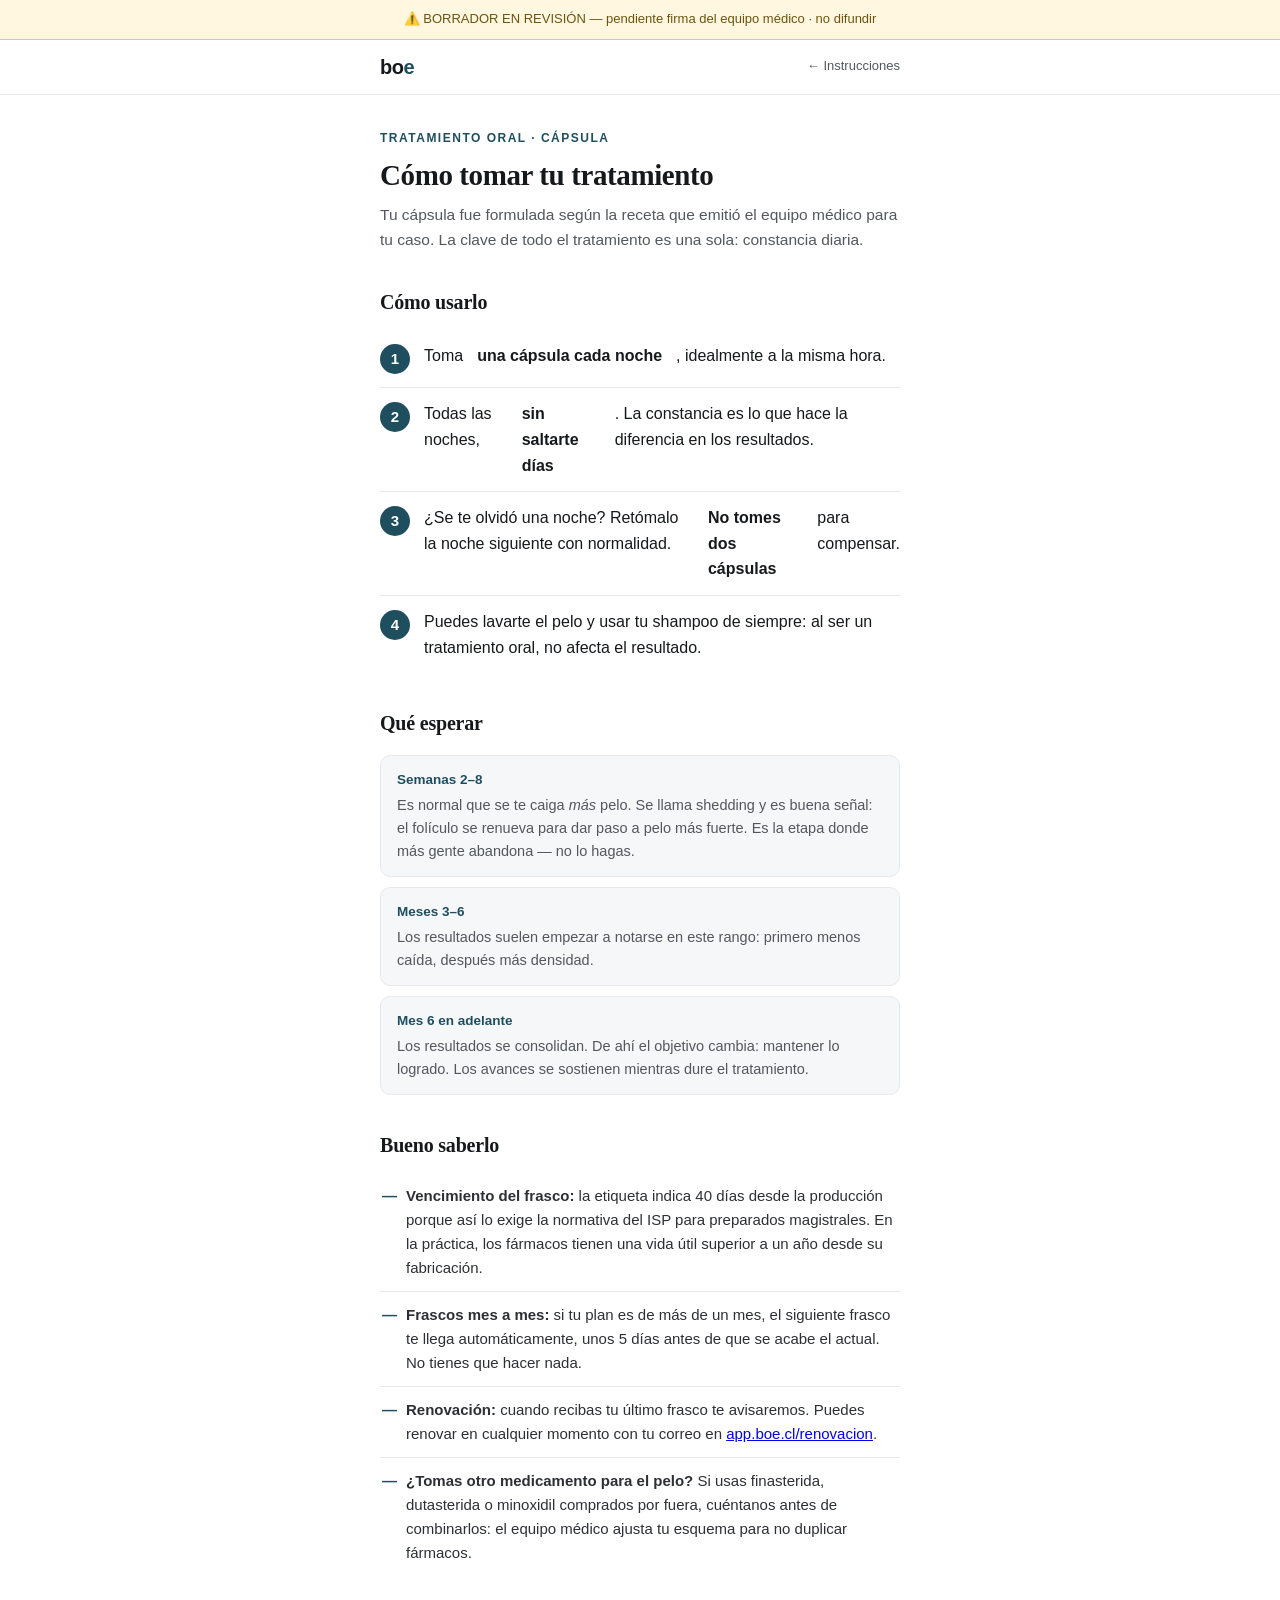
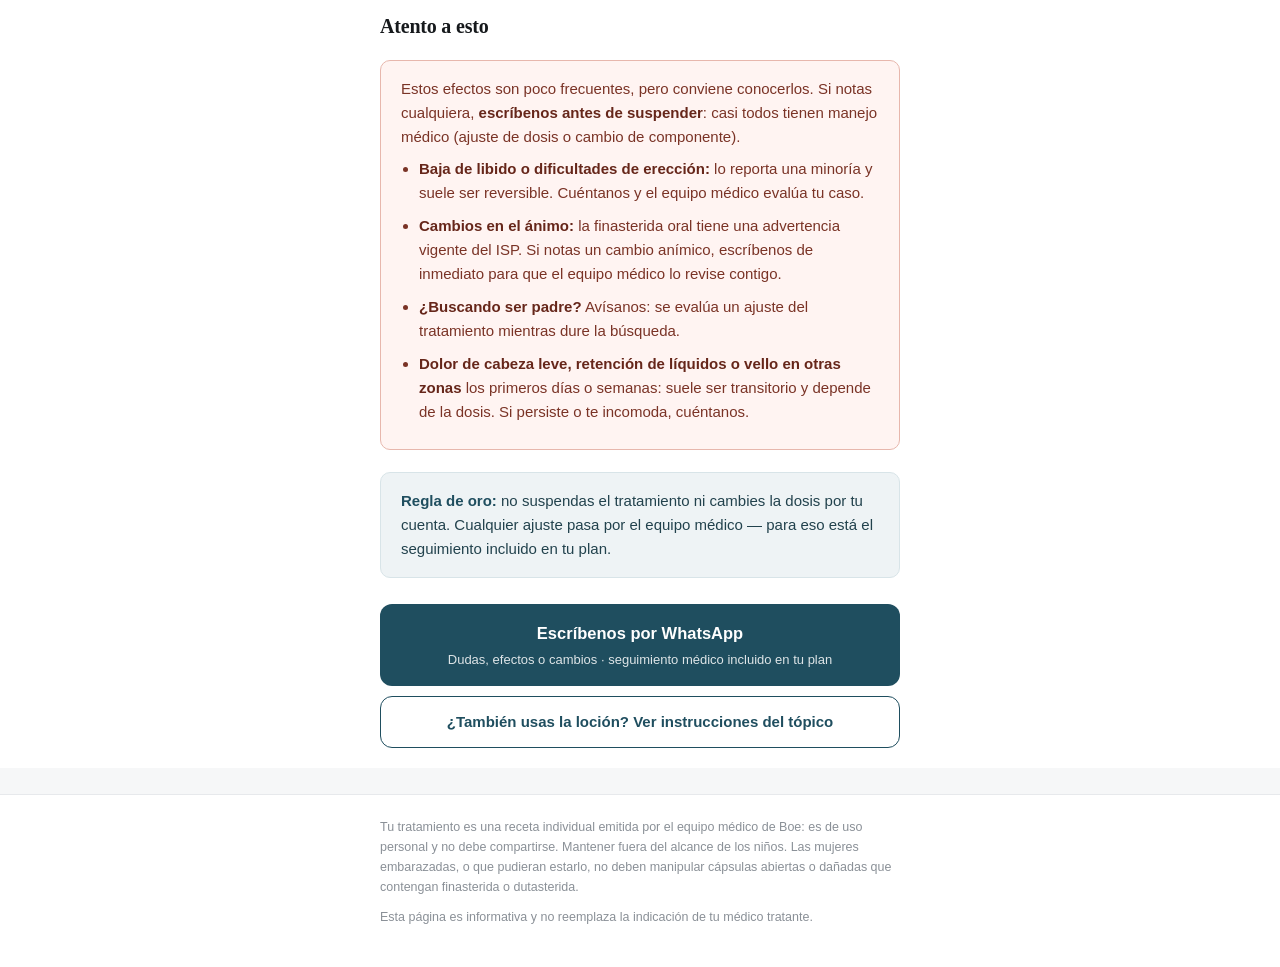
==== instrucciones/oral.html @ 443d6fa9 "Instrucciones de uso por producto (oral/tópico) + QRs para etiqueta Páginas mobile-first con instruc" ====
<!DOCTYPE html>
<html lang="es-CL">
<head>
<meta charset="utf-8">
<meta name="viewport" content="width=device-width, initial-scale=1">
<meta name="robots" content="noindex">
<title>Tratamiento oral: instrucciones de uso | boe</title>
<link rel="stylesheet" href="estilo.css">
</head>
<body>
<div class="estado">⚠️ BORRADOR EN REVISIÓN — pendiente firma del equipo médico · no difundir</div>
<div class="topbar"><div class="wrap">
  <div class="logo">bo<span>e</span></div>
  <div class="nav"><a href="index.html" style="color:inherit;text-decoration:none;">← Instrucciones</a></div>
</div></div>
<main><div class="wrap">
  <div class="kicker">Tratamiento oral · cápsula</div>
  <h1>Cómo tomar tu tratamiento</h1>
  <p class="sub">Tu cápsula fue formulada según la receta que emitió el equipo médico
  para tu caso. La clave de todo el tratamiento es una sola: constancia diaria.</p>

  <h2>Cómo usarlo</h2>
  <ol class="pasos">
    <li>Toma <strong>una cápsula cada noche</strong>, idealmente a la misma hora.</li>
    <li>Todas las noches, <strong>sin saltarte días</strong>. La constancia es lo que
        hace la diferencia en los resultados.</li>
    <li>¿Se te olvidó una noche? Retómalo la noche siguiente con normalidad.
        <strong>No tomes dos cápsulas</strong> para compensar.</li>
    <li>Puedes lavarte el pelo y usar tu shampoo de siempre: al ser un tratamiento
        oral, no afecta el resultado.</li>
  </ol>

  <h2>Qué esperar</h2>
  <div class="timeline">
    <div class="step"><div class="when">Semanas 2–8</div>
      <div class="what">Es normal que se te caiga <em>más</em> pelo. Se llama shedding y es
      buena señal: el folículo se renueva para dar paso a pelo más fuerte. Es la etapa
      donde más gente abandona — no lo hagas.</div></div>
    <div class="step"><div class="when">Meses 3–6</div>
      <div class="what">Los resultados suelen empezar a notarse en este rango: primero
      menos caída, después más densidad.</div></div>
    <div class="step"><div class="when">Mes 6 en adelante</div>
      <div class="what">Los resultados se consolidan. De ahí el objetivo cambia: mantener
      lo logrado. Los avances se sostienen mientras dure el tratamiento.</div></div>
  </div>

  <h2>Bueno saberlo</h2>
  <ul class="saber">
    <li><strong>Vencimiento del frasco:</strong> la etiqueta indica 40 días desde la
        producción porque así lo exige la normativa del ISP para preparados magistrales.
        En la práctica, los fármacos tienen una vida útil superior a un año desde su
        fabricación.</li>
    <li><strong>Frascos mes a mes:</strong> si tu plan es de más de un mes, el siguiente
        frasco te llega automáticamente, unos 5 días antes de que se acabe el actual.
        No tienes que hacer nada.</li>
    <li><strong>Renovación:</strong> cuando recibas tu último frasco te avisaremos. Puedes
        renovar en cualquier momento con tu correo en
        <a href="https://app.boe.cl/renovacion/">app.boe.cl/renovacion</a>.</li>
    <li><strong>¿Tomas otro medicamento para el pelo?</strong> Si usas finasterida,
        dutasterida o minoxidil comprados por fuera, cuéntanos antes de combinarlos:
        el equipo médico ajusta tu esquema para no duplicar fármacos.</li>
  </ul>

  <h2>Atento a esto</h2>
  <div class="aviso">
    Estos efectos son poco frecuentes, pero conviene conocerlos. Si notas cualquiera,
    <strong>escríbenos antes de suspender</strong>: casi todos tienen manejo médico
    (ajuste de dosis o cambio de componente).
    <ul>
      <li><strong>Baja de libido o dificultades de erección:</strong> lo reporta una
          minoría y suele ser reversible. Cuéntanos y el equipo médico evalúa tu caso.</li>
      <li><strong>Cambios en el ánimo:</strong> la finasterida oral tiene una advertencia
          vigente del ISP. Si notas un cambio anímico, escríbenos de inmediato para que
          el equipo médico lo revise contigo.</li>
      <li><strong>¿Buscando ser padre?</strong> Avísanos: se evalúa un ajuste del
          tratamiento mientras dure la búsqueda.</li>
      <li><strong>Dolor de cabeza leve, retención de líquidos o vello en otras zonas</strong>
          los primeros días o semanas: suele ser transitorio y depende de la dosis. Si
          persiste o te incomoda, cuéntanos.</li>
    </ul>
  </div>

  <div class="nota"><strong>Regla de oro:</strong> no suspendas el tratamiento ni cambies
  la dosis por tu cuenta. Cualquier ajuste pasa por el equipo médico — para eso está el
  seguimiento incluido en tu plan.</div>

  <a class="cta" href="https://wa.me/56981202897">Escríbenos por WhatsApp
    <small>Dudas, efectos o cambios · seguimiento médico incluido en tu plan</small></a>
  <a class="btn2" href="topico.html">¿También usas la loción? Ver instrucciones del tópico</a>
</div></main>
<footer><div class="wrap">
  <p>Tu tratamiento es una receta individual emitida por el equipo médico de Boe: es de
  uso personal y no debe compartirse. Mantener fuera del alcance de los niños. Las mujeres
  embarazadas, o que pudieran estarlo, no deben manipular cápsulas abiertas o dañadas que
  contengan finasterida o dutasterida.</p>
  <p>Esta página es informativa y no reemplaza la indicación de tu médico tratante.</p>
</div></footer>
</body>
</html>
---- instrucciones/estilo.css ----
/* === Instrucciones de uso boe (QR del frasco) · mobile-first ===============
   Deriva del estándar visual del blog (blog/estilo-articulo.css): misma paleta
   y tono médico/editorial sobrio, compactado para leerse en el teléfono con el
   frasco en la mano. ========================================================== */
:root{
  --tinta:#16191c; --gris:#52585e; --suave:#8a9097;
  --linea:#e7e9ec; --fondo:#ffffff; --crema:#f6f7f8;
  --acento:#1f4e5f; --acento-claro:#eef3f5;
  --amarillo:#fff7e0; --amarillo-borde:#e7c66b;
}
*{box-sizing:border-box;}
body{margin:0; background:var(--crema); color:var(--tinta); line-height:1.6;
  font-family:-apple-system,BlinkMacSystemFont,"Segoe UI",Helvetica,Arial,sans-serif;}
.wrap{max-width:560px; margin:0 auto; padding:0 20px;}
.estado{background:var(--amarillo); border-bottom:1px solid var(--amarillo-borde);
  color:#6b5410; font-size:13px; text-align:center; padding:9px 16px;}
.topbar{border-bottom:1px solid var(--linea); background:var(--fondo);}
.topbar .wrap{display:flex; align-items:center; height:54px; justify-content:space-between;}
.logo{font-weight:700; font-size:20px; letter-spacing:-.5px;} .logo span{color:var(--acento);}
.nav{font-size:13px; color:var(--gris);}
main{background:var(--fondo); padding:34px 0 10px;}
.kicker{color:var(--acento); font-weight:700; font-size:12px; text-transform:uppercase;
  letter-spacing:1.5px; margin-bottom:10px;}
h1{font-family:Georgia,"Times New Roman",serif; font-size:29px; line-height:1.2;
  letter-spacing:-.4px; margin:0 0 10px;}
.sub{color:var(--gris); font-size:15.5px; margin:0 0 26px;}
h2{font-family:Georgia,serif; font-size:20px; letter-spacing:-.2px; margin:34px 0 12px;}
p{font-size:16px; margin:0 0 14px;}
.pasos{list-style:none; counter-reset:paso; padding:0; margin:0 0 8px;}
.pasos li{counter-increment:paso; display:flex; gap:14px; align-items:flex-start;
  padding:13px 0; border-bottom:1px solid var(--linea); font-size:16px;}
.pasos li::before{content:counter(paso); flex:0 0 30px; height:30px; border-radius:50%;
  background:var(--acento); color:#fff; font-weight:700; font-size:15px;
  display:flex; align-items:center; justify-content:center; margin-top:1px;}
.pasos li:last-child{border-bottom:none;}
.timeline{display:flex; flex-direction:column; gap:10px; margin:16px 0 6px;}
.timeline .step{background:var(--crema); border:1px solid var(--linea); border-radius:10px; padding:13px 16px;}
.timeline .when{color:var(--acento); font-weight:700; font-size:13.5px; margin-bottom:3px;}
.timeline .what{font-size:14.5px; color:var(--gris);}
.saber{margin:0; padding:0; list-style:none;}
.saber li{padding:11px 0 11px 26px; border-bottom:1px solid var(--linea);
  font-size:15px; color:#2c3035; position:relative;}
.saber li::before{content:"—"; position:absolute; left:2px; color:var(--acento); font-weight:700;}
.saber li:last-child{border-bottom:none;}
.aviso{background:#fff4f2; border:1px solid #e7b7ad; border-radius:10px; padding:16px 20px;
  margin:18px 0; font-size:15px; color:#7a3326;}
.aviso ul{margin:8px 0 0; padding-left:18px;} .aviso li{margin-bottom:9px;}
.aviso strong{color:#66261a;}
.nota{background:var(--acento-claro); border:1px solid #d8e4e8; border-radius:10px;
  padding:16px 20px; margin:22px 0; font-size:15px; color:#22424d;}
.nota strong{color:var(--acento);}
.cta{display:block; text-align:center; background:var(--acento); color:#fff;
  text-decoration:none; font-weight:700; font-size:16.5px; border-radius:12px;
  padding:16px 18px; margin:26px 0 8px;}
.cta small{display:block; font-weight:400; font-size:13px; opacity:.85; margin-top:3px;}
.btn2{display:block; text-align:center; background:var(--fondo); color:var(--acento);
  border:1.5px solid var(--acento); text-decoration:none; font-weight:600; font-size:15px;
  border-radius:12px; padding:13px 18px; margin:10px 0;}
.selector{display:flex; flex-direction:column; gap:14px; margin:26px 0;}
.selector a{display:block; background:var(--crema); border:1.5px solid var(--linea);
  border-radius:14px; padding:20px 22px; text-decoration:none; color:var(--tinta);}
.selector a:active{border-color:var(--acento);}
.selector .t{font-family:Georgia,serif; font-size:19px; font-weight:700; margin-bottom:4px;}
.selector .t span{color:var(--acento);}
.selector .d{font-size:14px; color:var(--gris);}
footer{background:var(--fondo); border-top:1px solid var(--linea); color:var(--suave);
  font-size:12.5px; padding:22px 0 30px; margin-top:26px;}
footer p{font-size:12.5px; margin:0 0 10px;}
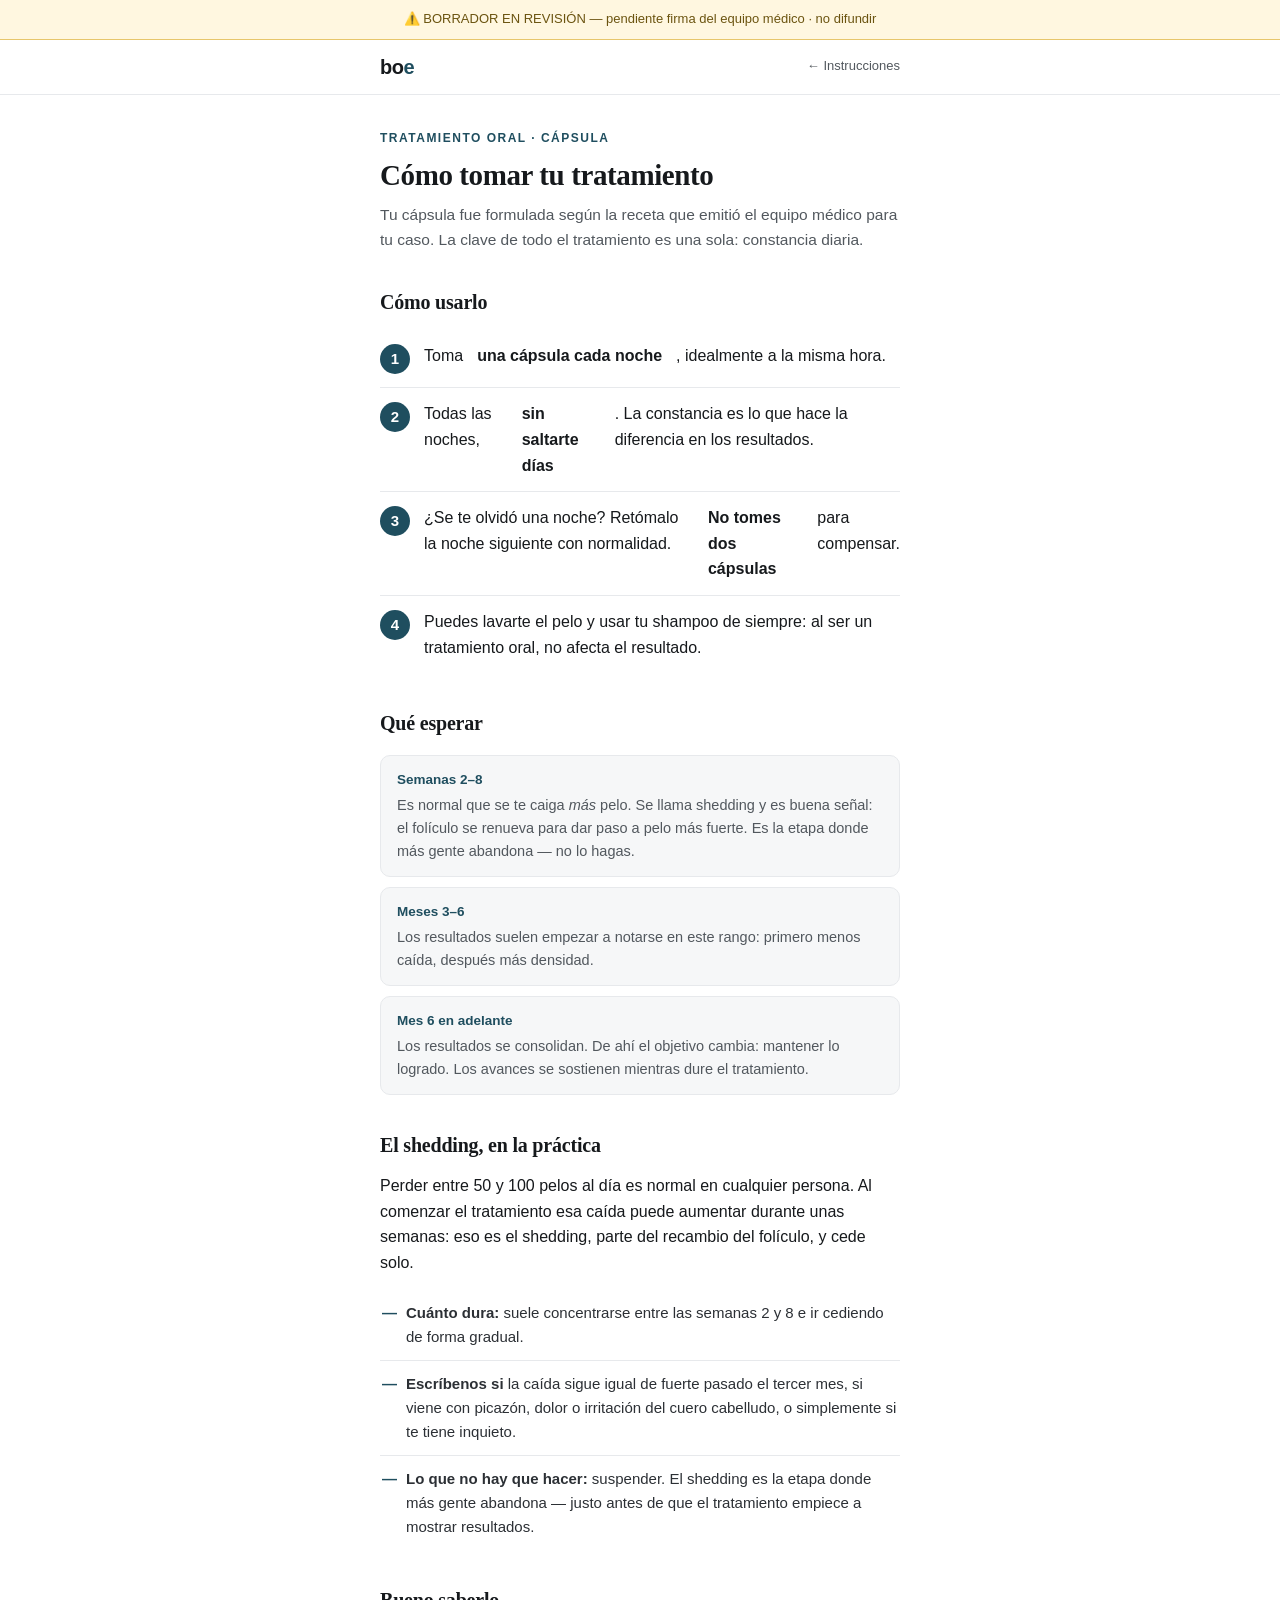
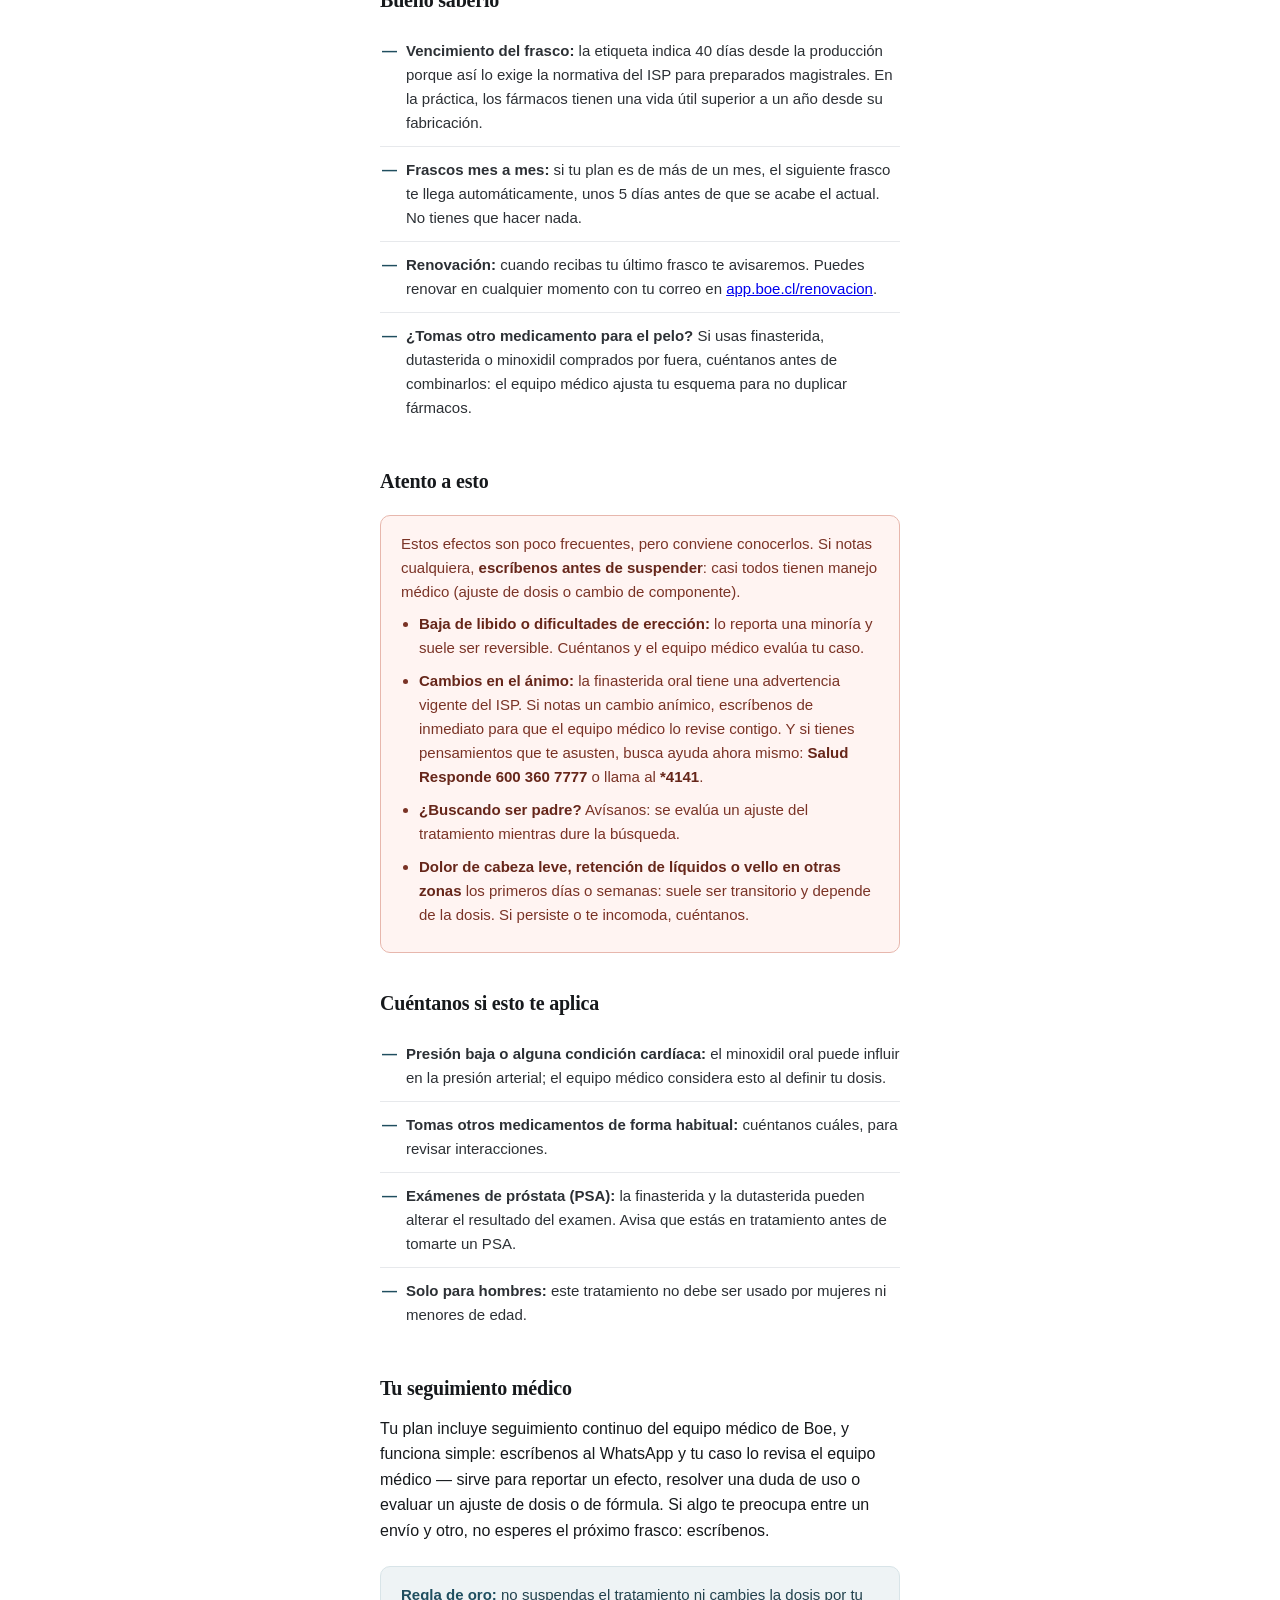
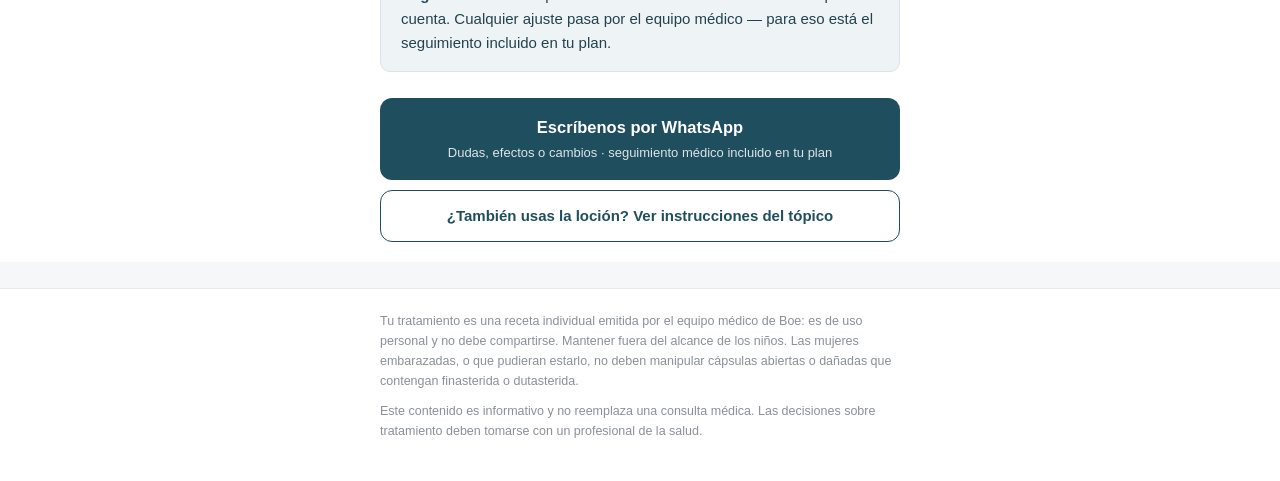
==== commit 2ba055db: "Instrucciones v2: fix Safari iOS + shedding práctico, contraindicaciones y seguimiento - text-size-a" ====
--- a/instrucciones/oral.html
+++ b/instrucciones/oral.html
@@ -44,6 +44,20 @@
       lo logrado. Los avances se sostienen mientras dure el tratamiento.</div></div>
   </div>
 
+  <h2>El shedding, en la práctica</h2>
+  <p>Perder entre 50 y 100 pelos al día es normal en cualquier persona. Al comenzar el
+  tratamiento esa caída puede aumentar durante unas semanas: eso es el shedding, parte
+  del recambio del folículo, y cede solo.</p>
+  <ul class="saber">
+    <li><strong>Cuánto dura:</strong> suele concentrarse entre las semanas 2 y 8 e ir
+        cediendo de forma gradual.</li>
+    <li><strong>Escríbenos si</strong> la caída sigue igual de fuerte pasado el tercer
+        mes, si viene con picazón, dolor o irritación del cuero cabelludo, o simplemente
+        si te tiene inquieto.</li>
+    <li><strong>Lo que no hay que hacer:</strong> suspender. El shedding es la etapa donde
+        más gente abandona — justo antes de que el tratamiento empiece a mostrar resultados.</li>
+  </ul>
+
   <h2>Bueno saberlo</h2>
   <ul class="saber">
     <li><strong>Vencimiento del frasco:</strong> la etiqueta indica 40 días desde la
@@ -71,7 +85,9 @@
           minoría y suele ser reversible. Cuéntanos y el equipo médico evalúa tu caso.</li>
       <li><strong>Cambios en el ánimo:</strong> la finasterida oral tiene una advertencia
           vigente del ISP. Si notas un cambio anímico, escríbenos de inmediato para que
-          el equipo médico lo revise contigo.</li>
+          el equipo médico lo revise contigo. Y si tienes pensamientos que te asusten,
+          busca ayuda ahora mismo: <strong>Salud Responde 600 360 7777</strong> o llama
+          al <strong>*4141</strong>.</li>
       <li><strong>¿Buscando ser padre?</strong> Avísanos: se evalúa un ajuste del
           tratamiento mientras dure la búsqueda.</li>
       <li><strong>Dolor de cabeza leve, retención de líquidos o vello en otras zonas</strong>
@@ -79,6 +95,24 @@
           persiste o te incomoda, cuéntanos.</li>
     </ul>
   </div>
+
+  <h2>Cuéntanos si esto te aplica</h2>
+  <ul class="saber">
+    <li><strong>Presión baja o alguna condición cardíaca:</strong> el minoxidil oral puede
+        influir en la presión arterial; el equipo médico considera esto al definir tu dosis.</li>
+    <li><strong>Tomas otros medicamentos de forma habitual:</strong> cuéntanos cuáles, para
+        revisar interacciones.</li>
+    <li><strong>Exámenes de próstata (PSA):</strong> la finasterida y la dutasterida pueden
+        alterar el resultado del examen. Avisa que estás en tratamiento antes de tomarte un PSA.</li>
+    <li><strong>Solo para hombres:</strong> este tratamiento no debe ser usado por mujeres
+        ni menores de edad.</li>
+  </ul>
+
+  <h2>Tu seguimiento médico</h2>
+  <p>Tu plan incluye seguimiento continuo del equipo médico de Boe, y funciona simple:
+  escríbenos al WhatsApp y tu caso lo revisa el equipo médico — sirve para reportar un
+  efecto, resolver una duda de uso o evaluar un ajuste de dosis o de fórmula. Si algo te
+  preocupa entre un envío y otro, no esperes el próximo frasco: escríbenos.</p>
 
   <div class="nota"><strong>Regla de oro:</strong> no suspendas el tratamiento ni cambies
   la dosis por tu cuenta. Cualquier ajuste pasa por el equipo médico — para eso está el
@@ -93,7 +127,8 @@
   uso personal y no debe compartirse. Mantener fuera del alcance de los niños. Las mujeres
   embarazadas, o que pudieran estarlo, no deben manipular cápsulas abiertas o dañadas que
   contengan finasterida o dutasterida.</p>
-  <p>Esta página es informativa y no reemplaza la indicación de tu médico tratante.</p>
+  <p>Este contenido es informativo y no reemplaza una consulta médica. Las decisiones
+  sobre tratamiento deben tomarse con un profesional de la salud.</p>
 </div></footer>
 </body>
 </html>
--- a/instrucciones/estilo.css
+++ b/instrucciones/estilo.css
@@ -9,6 +9,8 @@
   --amarillo:#fff7e0; --amarillo-borde:#e7c66b;
 }
 *{box-sizing:border-box;}
+:root{color-scheme:light;}
+html{-webkit-text-size-adjust:100%; text-size-adjust:100%;}
 body{margin:0; background:var(--crema); color:var(--tinta); line-height:1.6;
   font-family:-apple-system,BlinkMacSystemFont,"Segoe UI",Helvetica,Arial,sans-serif;}
 .wrap{max-width:560px; margin:0 auto; padding:0 20px;}
@@ -29,9 +31,9 @@
 .pasos{list-style:none; counter-reset:paso; padding:0; margin:0 0 8px;}
 .pasos li{counter-increment:paso; display:flex; gap:14px; align-items:flex-start;
   padding:13px 0; border-bottom:1px solid var(--linea); font-size:16px;}
-.pasos li::before{content:counter(paso); flex:0 0 30px; height:30px; border-radius:50%;
-  background:var(--acento); color:#fff; font-weight:700; font-size:15px;
-  display:flex; align-items:center; justify-content:center; margin-top:1px;}
+.pasos li::before{content:counter(paso); flex:0 0 30px; width:30px; min-width:30px;
+  height:30px; min-height:30px; border-radius:50%; background:var(--acento); color:#fff;
+  font-weight:700; font-size:15px; line-height:30px; text-align:center; margin-top:1px;}
 .pasos li:last-child{border-bottom:none;}
 .timeline{display:flex; flex-direction:column; gap:10px; margin:16px 0 6px;}
 .timeline .step{background:var(--crema); border:1px solid var(--linea); border-radius:10px; padding:13px 16px;}
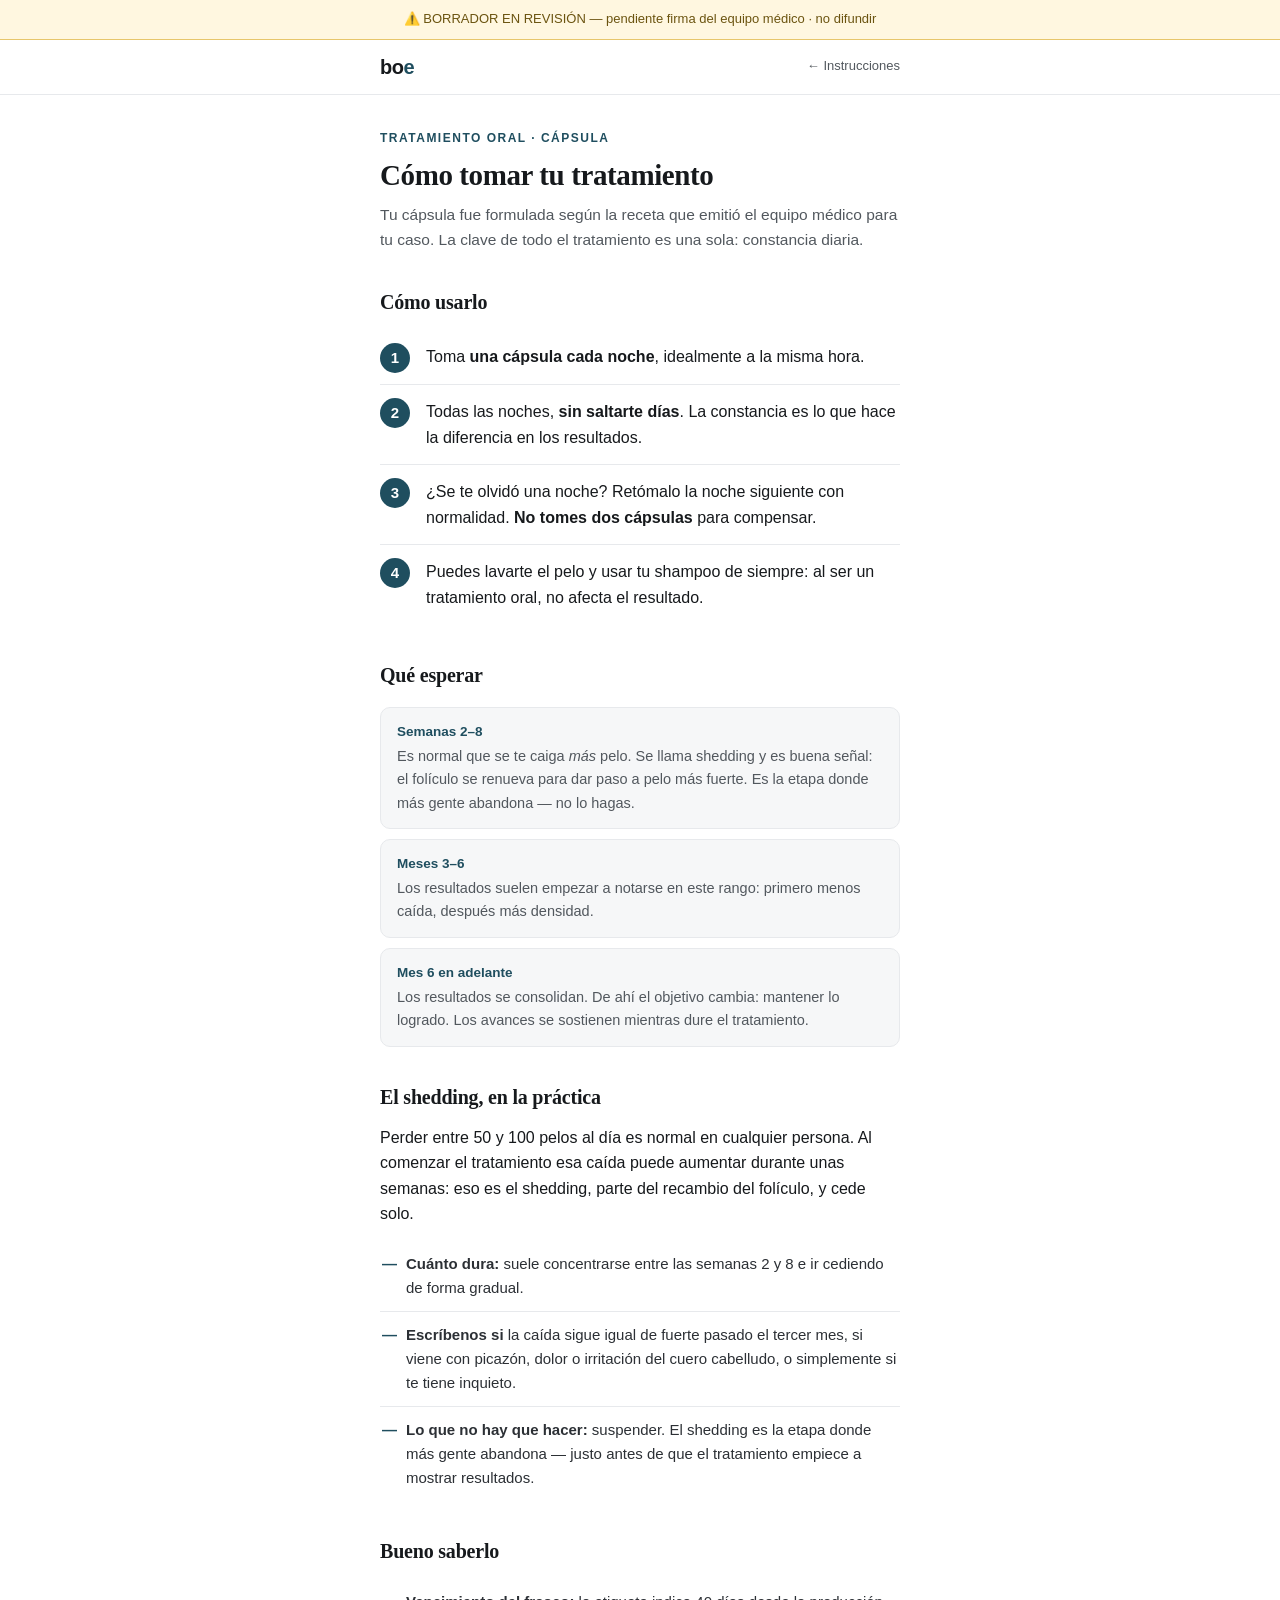
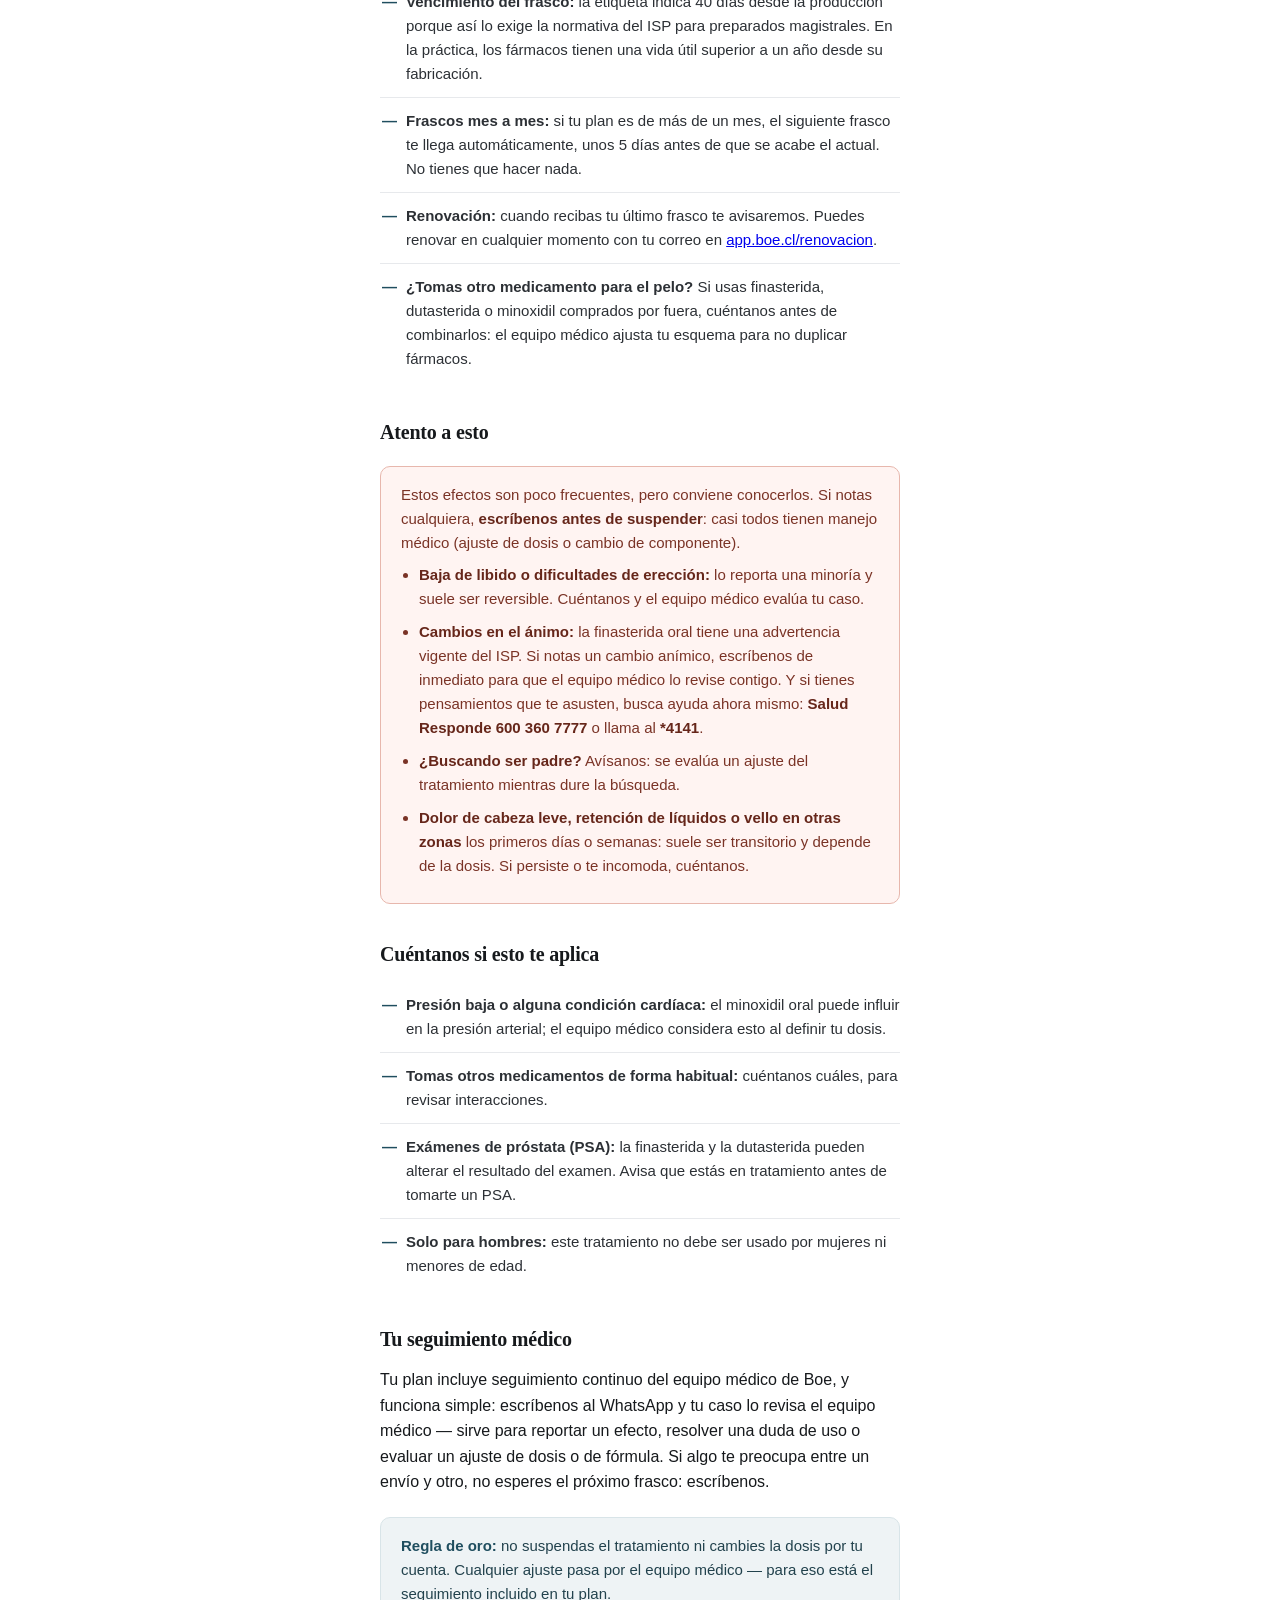
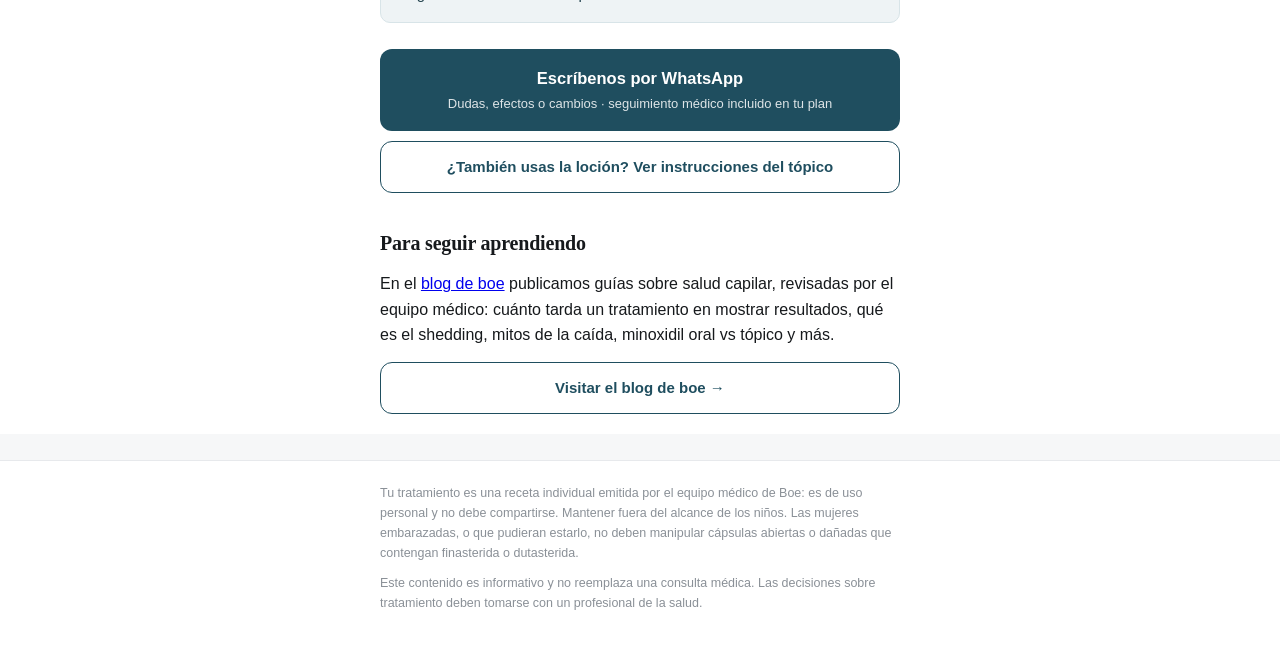
==== commit 5e900f0c: "Instrucciones: sección 'Para seguir aprendiendo' con link al blog de boe Co-Authored-By: Claude Fabl" ====
--- a/instrucciones/oral.html
+++ b/instrucciones/oral.html
@@ -121,6 +121,12 @@
   <a class="cta" href="https://wa.me/56981202897">Escríbenos por WhatsApp
     <small>Dudas, efectos o cambios · seguimiento médico incluido en tu plan</small></a>
   <a class="btn2" href="topico.html">¿También usas la loción? Ver instrucciones del tópico</a>
+
+  <h2>Para seguir aprendiendo</h2>
+  <p>En el <a href="https://www.boe.cl/blog/">blog de boe</a> publicamos guías sobre salud
+  capilar, revisadas por el equipo médico: cuánto tarda un tratamiento en mostrar
+  resultados, qué es el shedding, mitos de la caída, minoxidil oral vs tópico y más.</p>
+  <a class="btn2" href="https://www.boe.cl/blog/">Visitar el blog de boe →</a>
 </div></main>
 <footer><div class="wrap">
   <p>Tu tratamiento es una receta individual emitida por el equipo médico de Boe: es de
--- a/instrucciones/estilo.css
+++ b/instrucciones/estilo.css
@@ -29,11 +29,11 @@
 h2{font-family:Georgia,serif; font-size:20px; letter-spacing:-.2px; margin:34px 0 12px;}
 p{font-size:16px; margin:0 0 14px;}
 .pasos{list-style:none; counter-reset:paso; padding:0; margin:0 0 8px;}
-.pasos li{counter-increment:paso; display:flex; gap:14px; align-items:flex-start;
-  padding:13px 0; border-bottom:1px solid var(--linea); font-size:16px;}
-.pasos li::before{content:counter(paso); flex:0 0 30px; width:30px; min-width:30px;
-  height:30px; min-height:30px; border-radius:50%; background:var(--acento); color:#fff;
-  font-weight:700; font-size:15px; line-height:30px; text-align:center; margin-top:1px;}
+.pasos li{counter-increment:paso; position:relative; padding:14px 0 14px 46px;
+  border-bottom:1px solid var(--linea); font-size:16px;}
+.pasos li::before{content:counter(paso); position:absolute; left:0; top:13px;
+  width:30px; height:30px; border-radius:50%; background:var(--acento); color:#fff;
+  font-weight:700; font-size:15px; line-height:30px; text-align:center;}
 .pasos li:last-child{border-bottom:none;}
 .timeline{display:flex; flex-direction:column; gap:10px; margin:16px 0 6px;}
 .timeline .step{background:var(--crema); border:1px solid var(--linea); border-radius:10px; padding:13px 16px;}
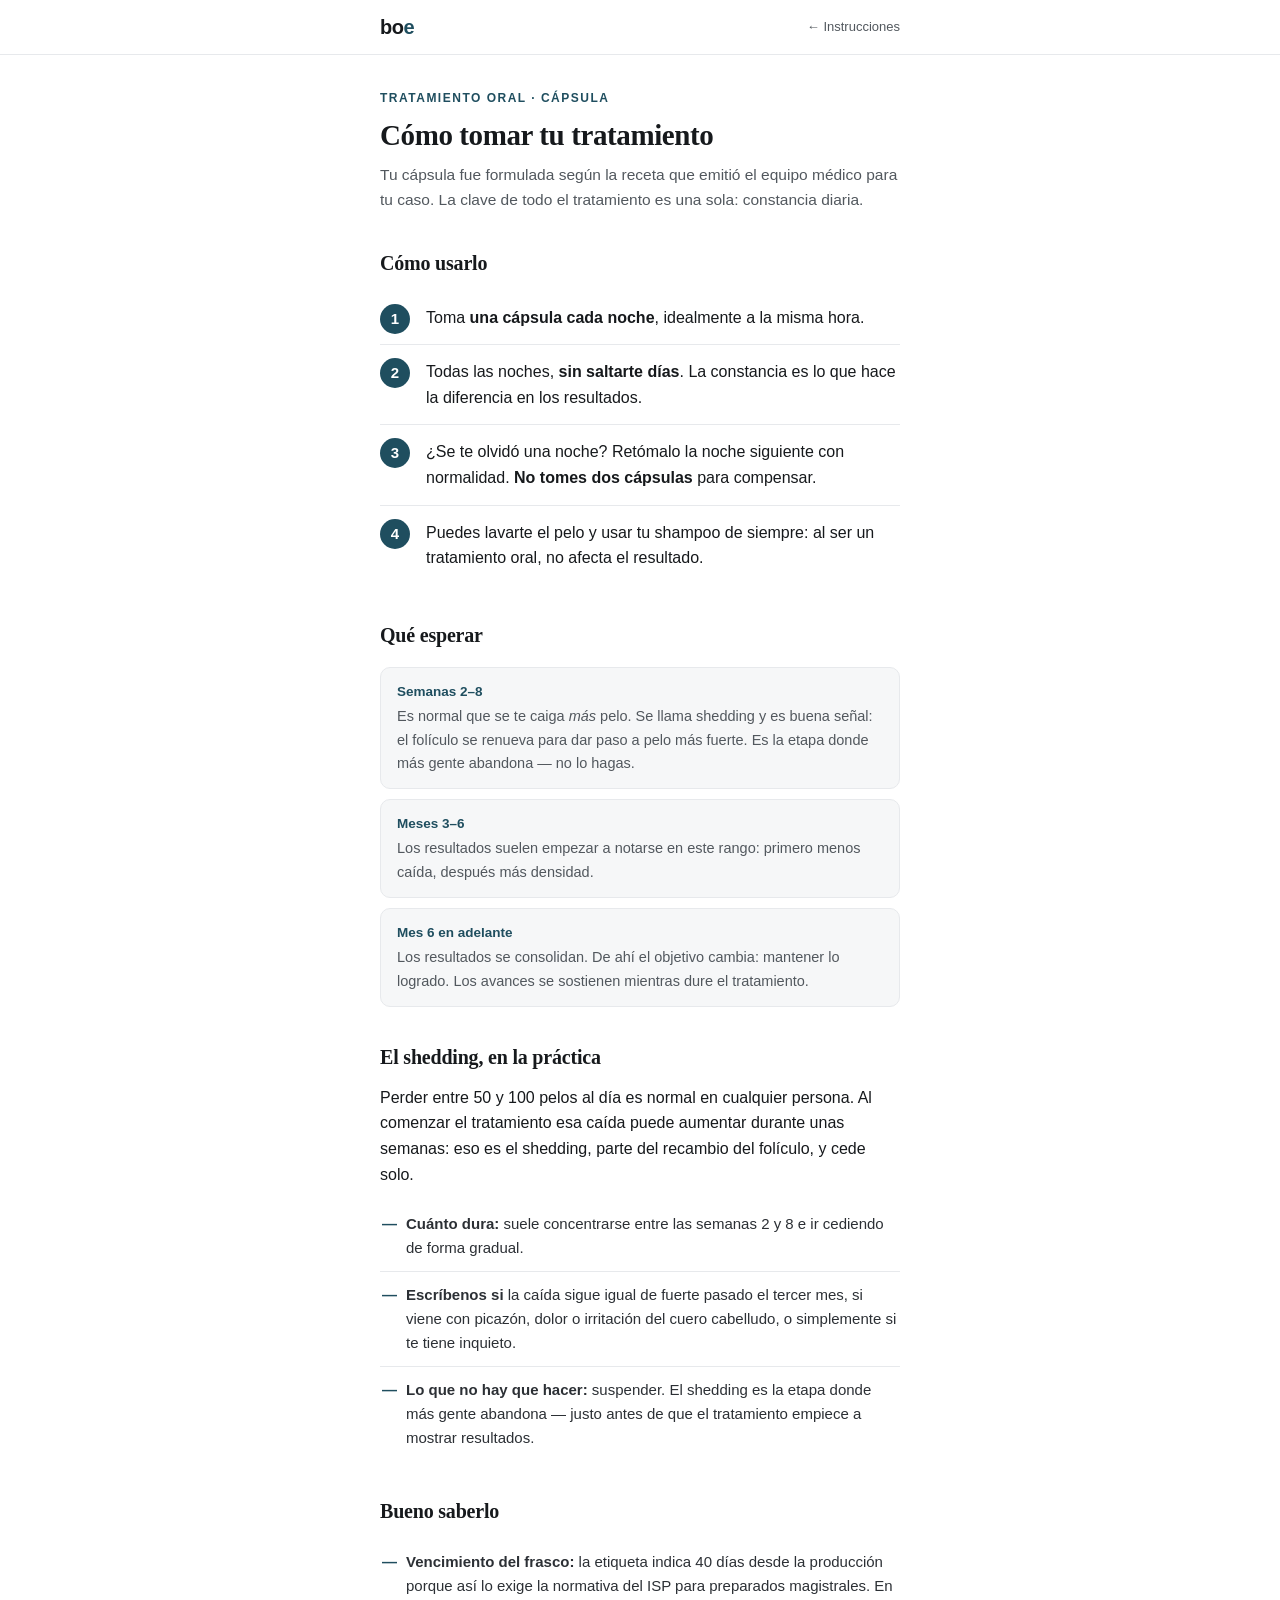
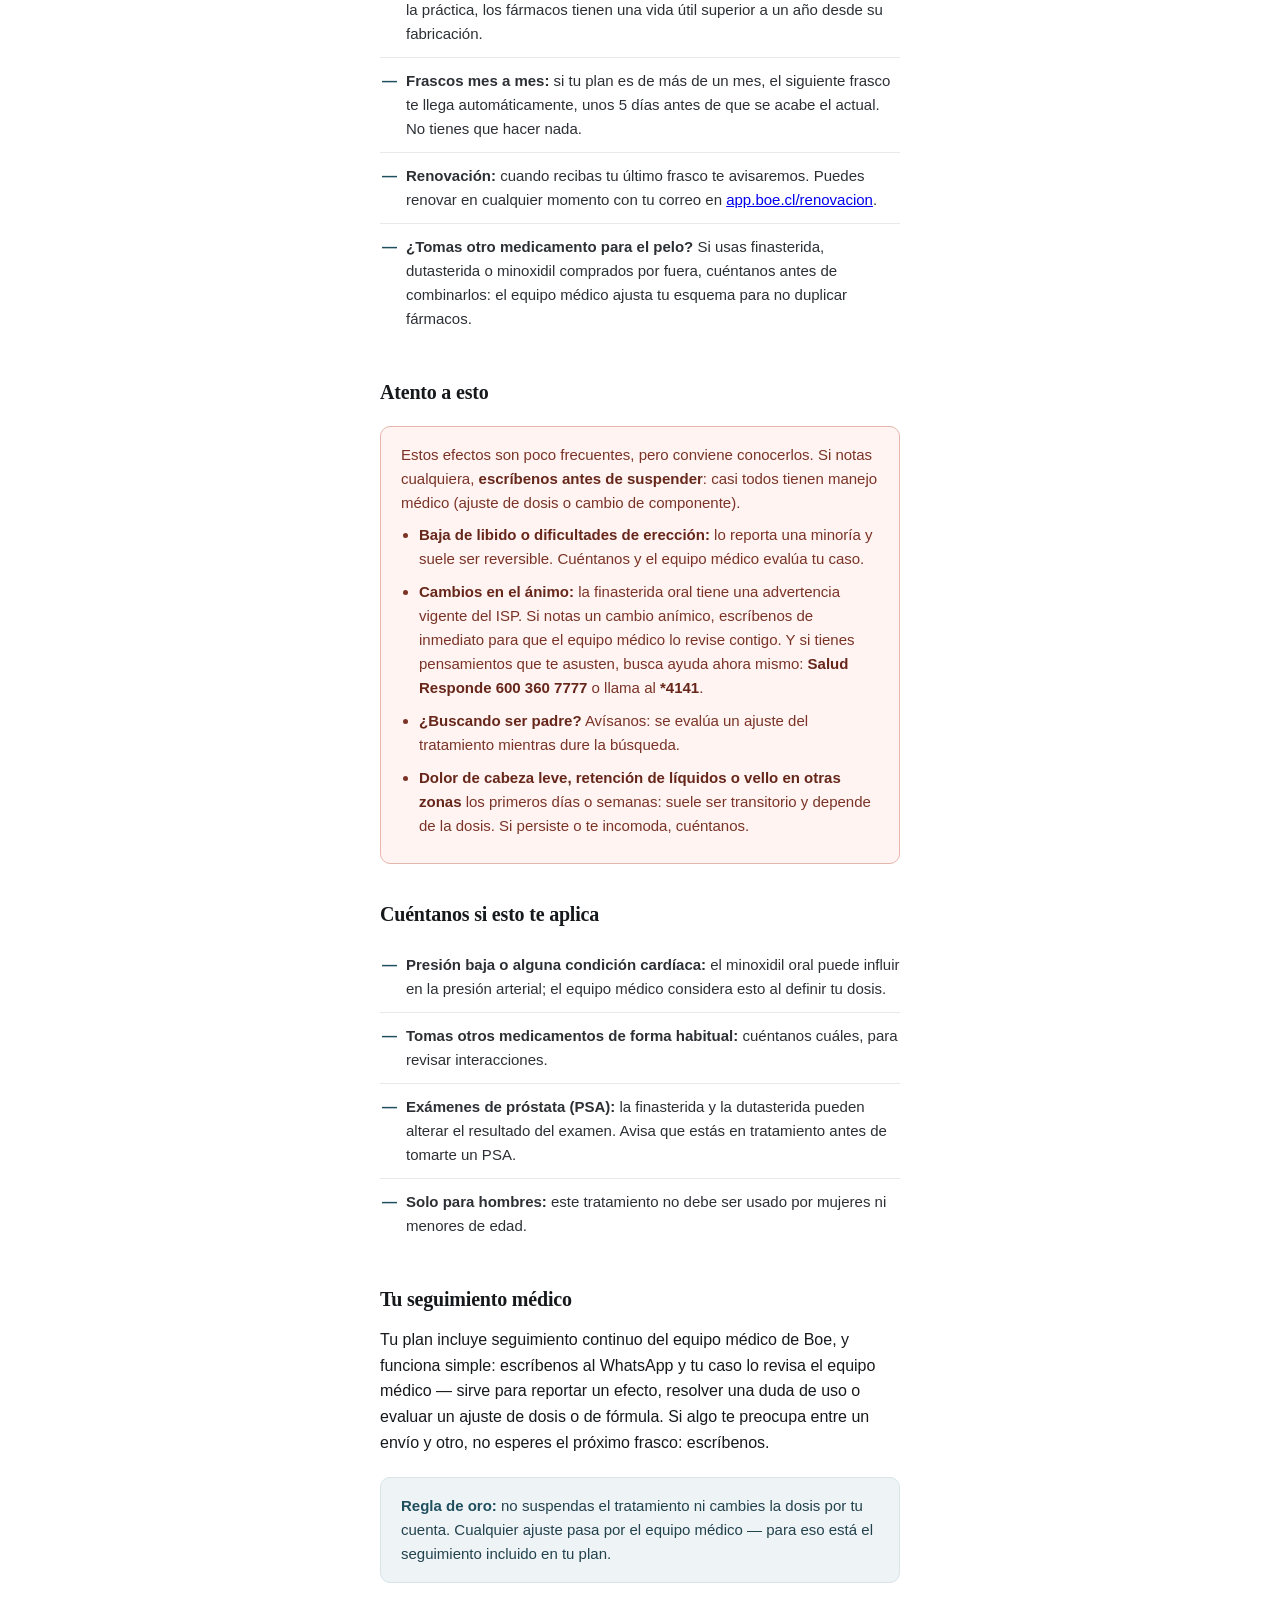
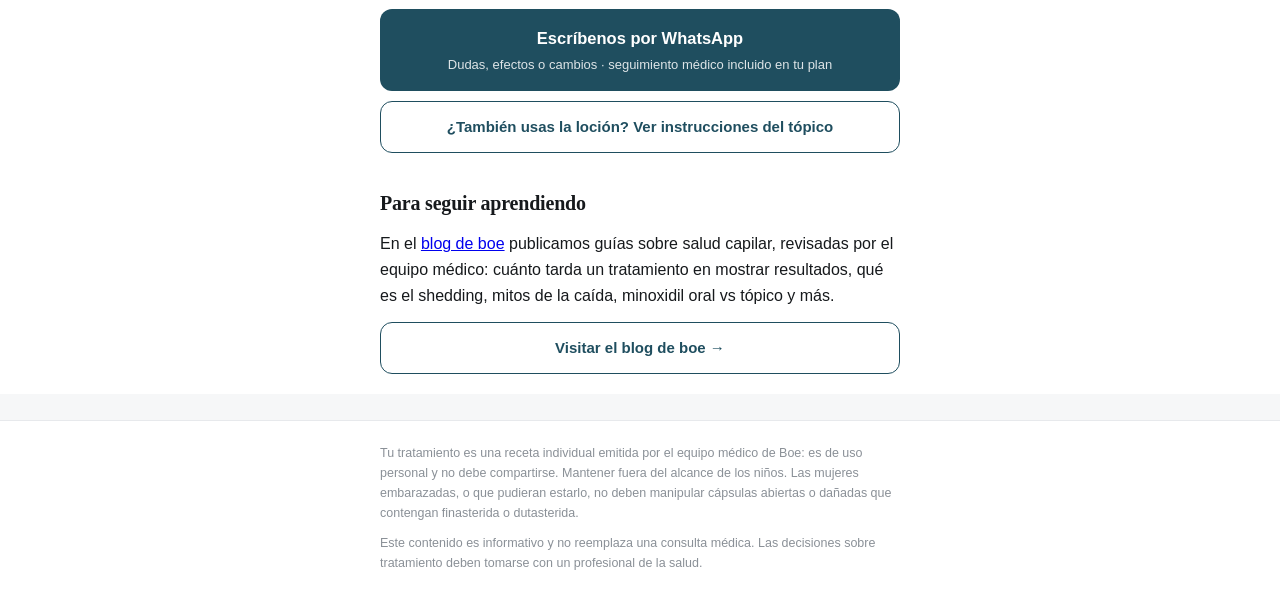
==== commit 8eb561b5: "Instrucciones: card del blog en el selector del índice; quitar banner de borrador Co-Authored-By: Cl" ====
--- a/instrucciones/oral.html
+++ b/instrucciones/oral.html
@@ -8,7 +8,6 @@
 <link rel="stylesheet" href="estilo.css">
 </head>
 <body>
-<div class="estado">⚠️ BORRADOR EN REVISIÓN — pendiente firma del equipo médico · no difundir</div>
 <div class="topbar"><div class="wrap">
   <div class="logo">bo<span>e</span></div>
   <div class="nav"><a href="index.html" style="color:inherit;text-decoration:none;">← Instrucciones</a></div>
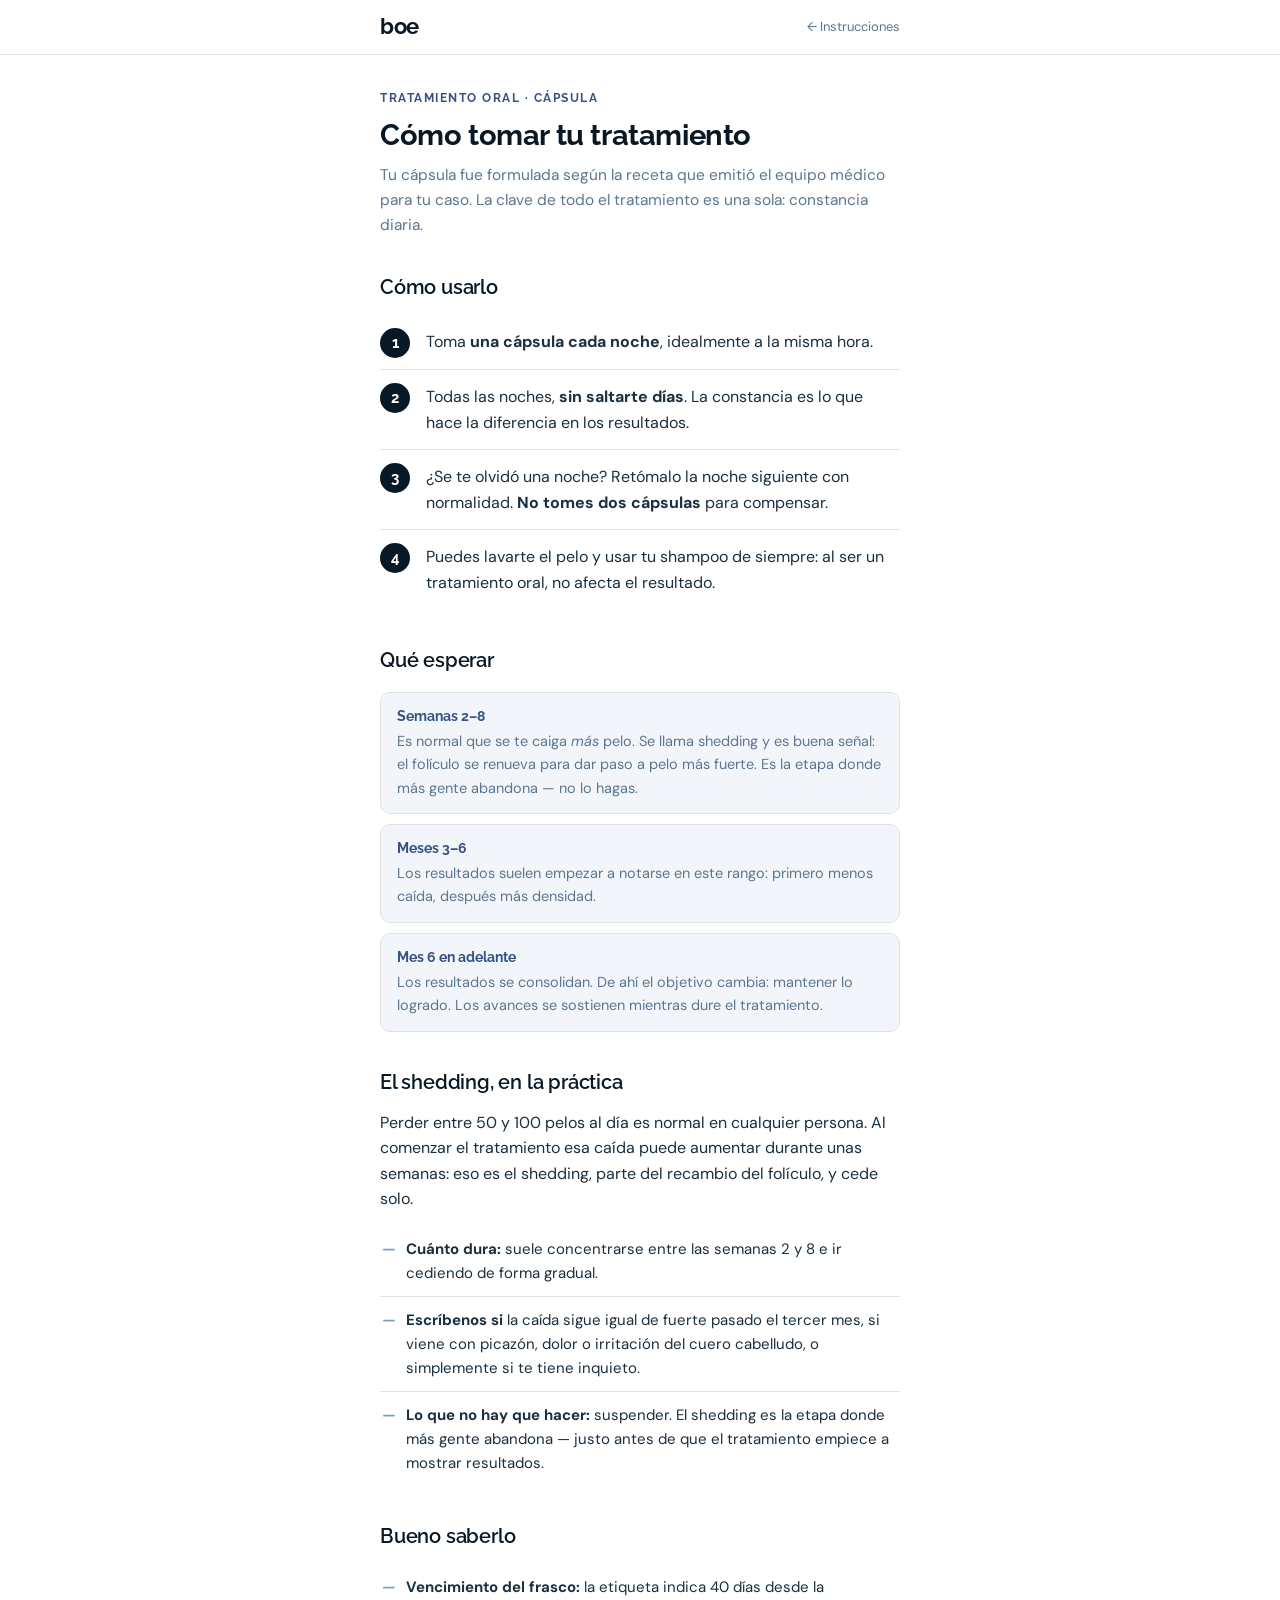
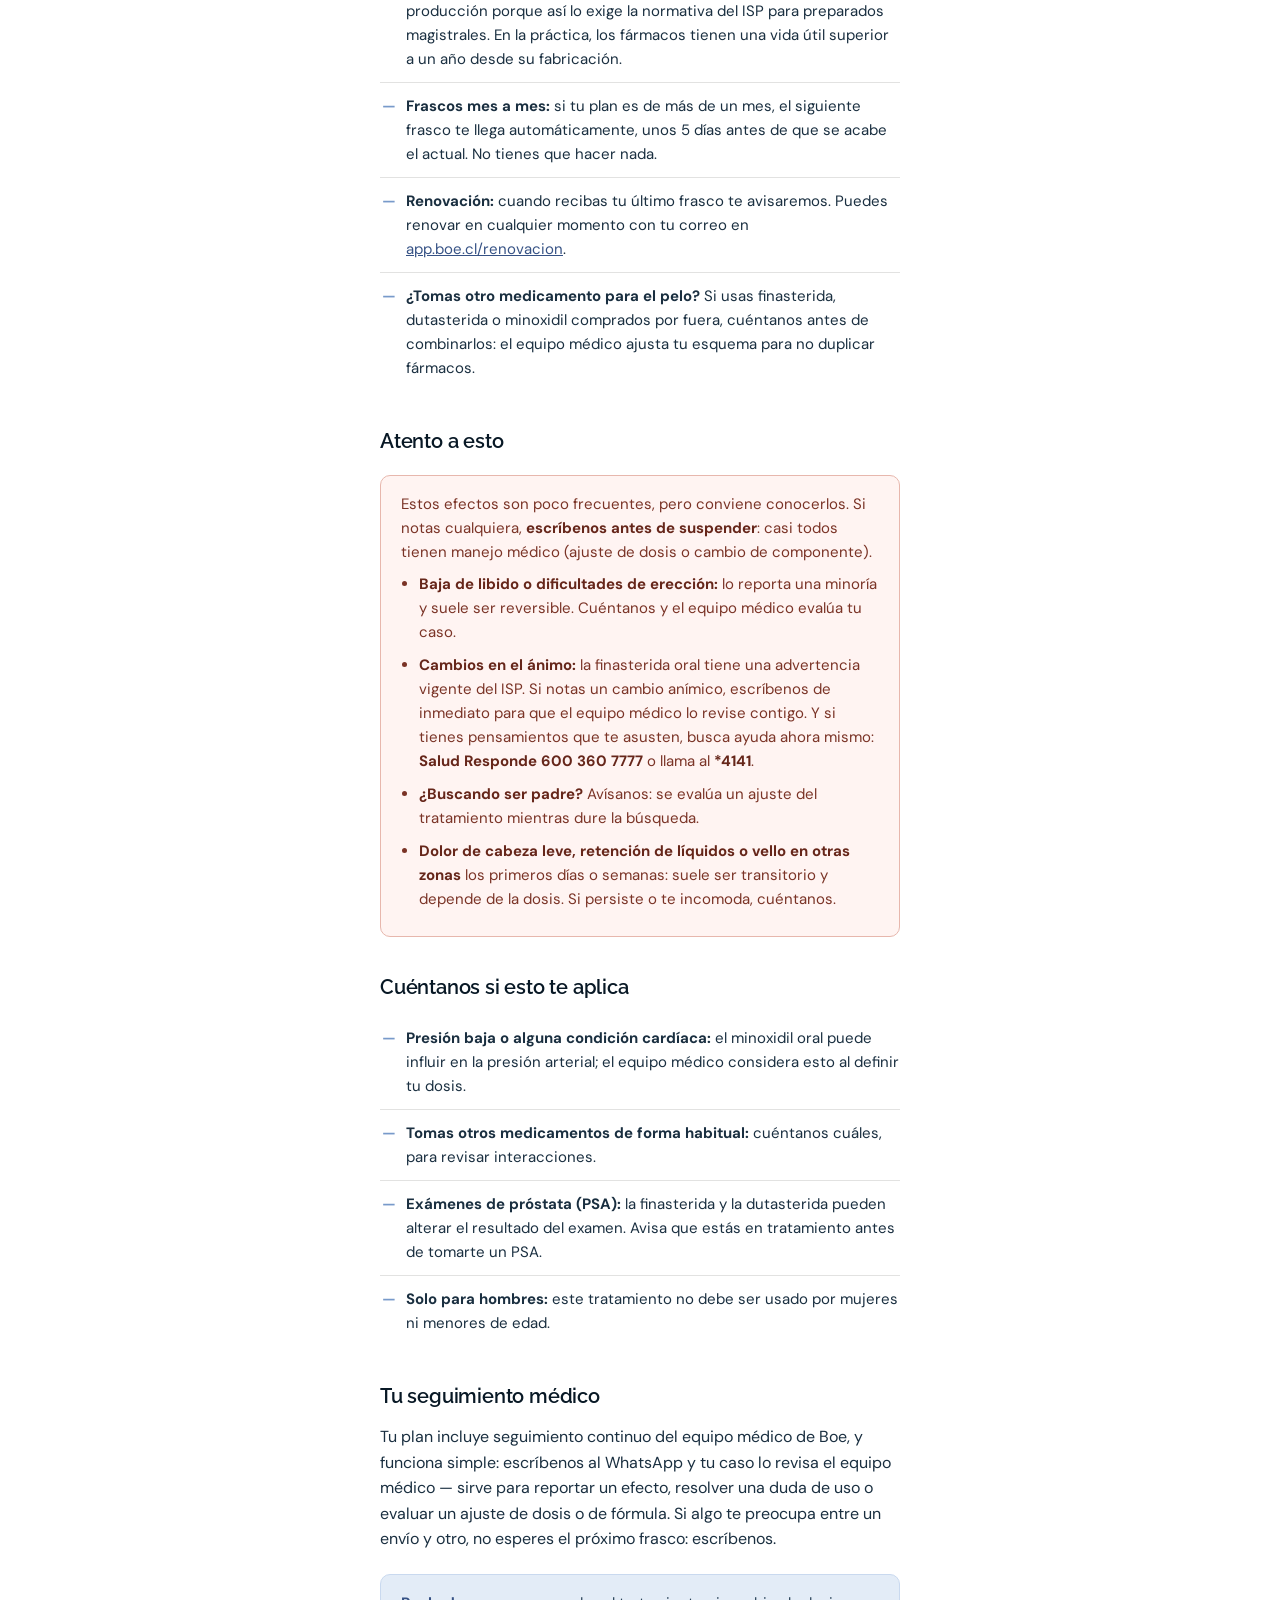
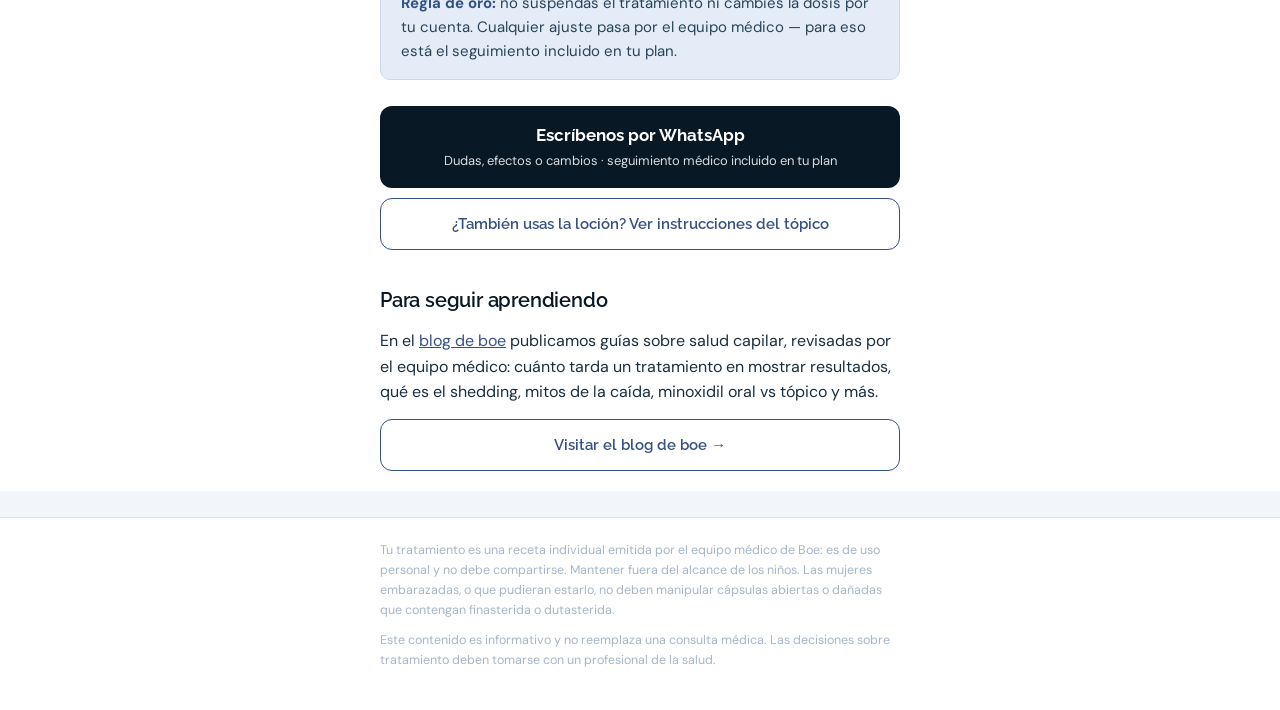
==== commit 414cd5dc: "Instrucciones: re-skin al brandbook 2026 (Raleway+DM Sans, paleta navy/sky) Co-Authored-By: Claude O" ====
--- a/instrucciones/oral.html
+++ b/instrucciones/oral.html
@@ -5,6 +5,8 @@
 <meta name="viewport" content="width=device-width, initial-scale=1">
 <meta name="robots" content="noindex">
 <title>Tratamiento oral: instrucciones de uso | boe</title>
+<link rel="preconnect" href="https://fonts.googleapis.com">
+<link rel="preconnect" href="https://fonts.gstatic.com" crossorigin>
 <link rel="stylesheet" href="estilo.css">
 </head>
 <body>
--- a/instrucciones/estilo.css
+++ b/instrucciones/estilo.css
@@ -1,69 +1,79 @@
 /* === Instrucciones de uso boe (QR del frasco) · mobile-first ===============
-   Deriva del estándar visual del blog (blog/estilo-articulo.css): misma paleta
-   y tono médico/editorial sobrio, compactado para leerse en el teléfono con el
-   frasco en la mano. ========================================================== */
+   Alineado al BRANDBOOK 2026 y a boe.cl: tipografías Raleway (títulos) + DM Sans
+   (texto), paleta azul (navy #081825 / sky #789ACA / blanco). Tono calmo, editorial
+   y profesional. Compactado para leerse en el teléfono con el frasco en la mano.
+   ========================================================================== */
+@import url('https://fonts.googleapis.com/css2?family=Raleway:wght@500;600;700&family=DM+Sans:wght@400;500;700&display=swap');
 :root{
-  --tinta:#16191c; --gris:#52585e; --suave:#8a9097;
-  --linea:#e7e9ec; --fondo:#ffffff; --crema:#f6f7f8;
-  --acento:#1f4e5f; --acento-claro:#eef3f5;
+  /* marca */
+  --navy:#081825; --sky:#789aca; --blue:#365285; --blue-700:#2a4359;
+  /* semánticos */
+  --tinta:#081825; --texto:#1a2f40; --gris:#5d768f; --suave:#a7b6c7;
+  --linea:#e2e2e1; --fondo:#ffffff; --crema:#f2f6fb;
+  --acento:#365285; --acento-fuerte:#081825; --acento-claro:#e3ecf7;
   --amarillo:#fff7e0; --amarillo-borde:#e7c66b;
+  --tit:"Raleway",-apple-system,BlinkMacSystemFont,"Segoe UI",Helvetica,Arial,sans-serif;
+  --cuerpo:"DM Sans",-apple-system,BlinkMacSystemFont,"Segoe UI",Helvetica,Arial,sans-serif;
 }
 *{box-sizing:border-box;}
 :root{color-scheme:light;}
 html{-webkit-text-size-adjust:100%; text-size-adjust:100%;}
-body{margin:0; background:var(--crema); color:var(--tinta); line-height:1.6;
-  font-family:-apple-system,BlinkMacSystemFont,"Segoe UI",Helvetica,Arial,sans-serif;}
+body{margin:0; background:var(--crema); color:var(--texto); line-height:1.6;
+  font-family:var(--cuerpo); -webkit-font-smoothing:antialiased;}
 .wrap{max-width:560px; margin:0 auto; padding:0 20px;}
 .estado{background:var(--amarillo); border-bottom:1px solid var(--amarillo-borde);
   color:#6b5410; font-size:13px; text-align:center; padding:9px 16px;}
 .topbar{border-bottom:1px solid var(--linea); background:var(--fondo);}
 .topbar .wrap{display:flex; align-items:center; height:54px; justify-content:space-between;}
-.logo{font-weight:700; font-size:20px; letter-spacing:-.5px;} .logo span{color:var(--acento);}
+.logo{font-family:var(--tit); font-weight:700; font-size:22px; letter-spacing:-.5px;
+  color:var(--navy);} .logo span{color:var(--navy);}
 .nav{font-size:13px; color:var(--gris);}
 main{background:var(--fondo); padding:34px 0 10px;}
 .kicker{color:var(--acento); font-weight:700; font-size:12px; text-transform:uppercase;
-  letter-spacing:1.5px; margin-bottom:10px;}
-h1{font-family:Georgia,"Times New Roman",serif; font-size:29px; line-height:1.2;
-  letter-spacing:-.4px; margin:0 0 10px;}
+  letter-spacing:1.5px; margin-bottom:10px; font-family:var(--tit);}
+h1{font-family:var(--tit); font-weight:700; font-size:29px; line-height:1.2;
+  letter-spacing:-.4px; margin:0 0 10px; color:var(--tinta);}
 .sub{color:var(--gris); font-size:15.5px; margin:0 0 26px;}
-h2{font-family:Georgia,serif; font-size:20px; letter-spacing:-.2px; margin:34px 0 12px;}
+h2{font-family:var(--tit); font-weight:600; font-size:20px; letter-spacing:-.2px;
+  margin:34px 0 12px; color:var(--tinta);}
 p{font-size:16px; margin:0 0 14px;}
+a{color:var(--acento);}
 .pasos{list-style:none; counter-reset:paso; padding:0; margin:0 0 8px;}
 .pasos li{counter-increment:paso; position:relative; padding:14px 0 14px 46px;
   border-bottom:1px solid var(--linea); font-size:16px;}
 .pasos li::before{content:counter(paso); position:absolute; left:0; top:13px;
-  width:30px; height:30px; border-radius:50%; background:var(--acento); color:#fff;
-  font-weight:700; font-size:15px; line-height:30px; text-align:center;}
+  width:30px; height:30px; border-radius:50%; background:var(--acento-fuerte); color:#fff;
+  font-family:var(--tit); font-weight:700; font-size:15px; line-height:30px; text-align:center;}
 .pasos li:last-child{border-bottom:none;}
 .timeline{display:flex; flex-direction:column; gap:10px; margin:16px 0 6px;}
 .timeline .step{background:var(--crema); border:1px solid var(--linea); border-radius:10px; padding:13px 16px;}
-.timeline .when{color:var(--acento); font-weight:700; font-size:13.5px; margin-bottom:3px;}
+.timeline .when{color:var(--acento); font-weight:700; font-size:13.5px; margin-bottom:3px; font-family:var(--tit);}
 .timeline .what{font-size:14.5px; color:var(--gris);}
 .saber{margin:0; padding:0; list-style:none;}
 .saber li{padding:11px 0 11px 26px; border-bottom:1px solid var(--linea);
-  font-size:15px; color:#2c3035; position:relative;}
-.saber li::before{content:"—"; position:absolute; left:2px; color:var(--acento); font-weight:700;}
+  font-size:15px; color:var(--texto); position:relative;}
+.saber li::before{content:"—"; position:absolute; left:2px; color:var(--sky); font-weight:700;}
 .saber li:last-child{border-bottom:none;}
 .aviso{background:#fff4f2; border:1px solid #e7b7ad; border-radius:10px; padding:16px 20px;
   margin:18px 0; font-size:15px; color:#7a3326;}
 .aviso ul{margin:8px 0 0; padding-left:18px;} .aviso li{margin-bottom:9px;}
 .aviso strong{color:#66261a;}
-.nota{background:var(--acento-claro); border:1px solid #d8e4e8; border-radius:10px;
-  padding:16px 20px; margin:22px 0; font-size:15px; color:#22424d;}
+.nota{background:var(--acento-claro); border:1px solid #c9d9ef; border-radius:10px;
+  padding:16px 20px; margin:22px 0; font-size:15px; color:var(--blue-700);}
 .nota strong{color:var(--acento);}
-.cta{display:block; text-align:center; background:var(--acento); color:#fff;
+.cta{display:block; text-align:center; background:var(--acento-fuerte); color:#fff;
   text-decoration:none; font-weight:700; font-size:16.5px; border-radius:12px;
-  padding:16px 18px; margin:26px 0 8px;}
-.cta small{display:block; font-weight:400; font-size:13px; opacity:.85; margin-top:3px;}
+  padding:16px 18px; margin:26px 0 8px; font-family:var(--tit);}
+.cta small{display:block; font-weight:400; font-size:13px; opacity:.85; margin-top:3px; font-family:var(--cuerpo);}
 .btn2{display:block; text-align:center; background:var(--fondo); color:var(--acento);
   border:1.5px solid var(--acento); text-decoration:none; font-weight:600; font-size:15px;
-  border-radius:12px; padding:13px 18px; margin:10px 0;}
+  border-radius:12px; padding:13px 18px; margin:10px 0; font-family:var(--tit);}
 .selector{display:flex; flex-direction:column; gap:14px; margin:26px 0;}
 .selector a{display:block; background:var(--crema); border:1.5px solid var(--linea);
   border-radius:14px; padding:20px 22px; text-decoration:none; color:var(--tinta);}
 .selector a:active{border-color:var(--acento);}
-.selector .t{font-family:Georgia,serif; font-size:19px; font-weight:700; margin-bottom:4px;}
-.selector .t span{color:var(--acento);}
+.selector .t{font-family:var(--tit); font-size:19px; font-weight:700; margin-bottom:4px; color:var(--tinta);}
+.selector .t span{color:var(--acento); font-weight:600;}
 .selector .d{font-size:14px; color:var(--gris);}
 footer{background:var(--fondo); border-top:1px solid var(--linea); color:var(--suave);
   font-size:12.5px; padding:22px 0 30px; margin-top:26px;}
